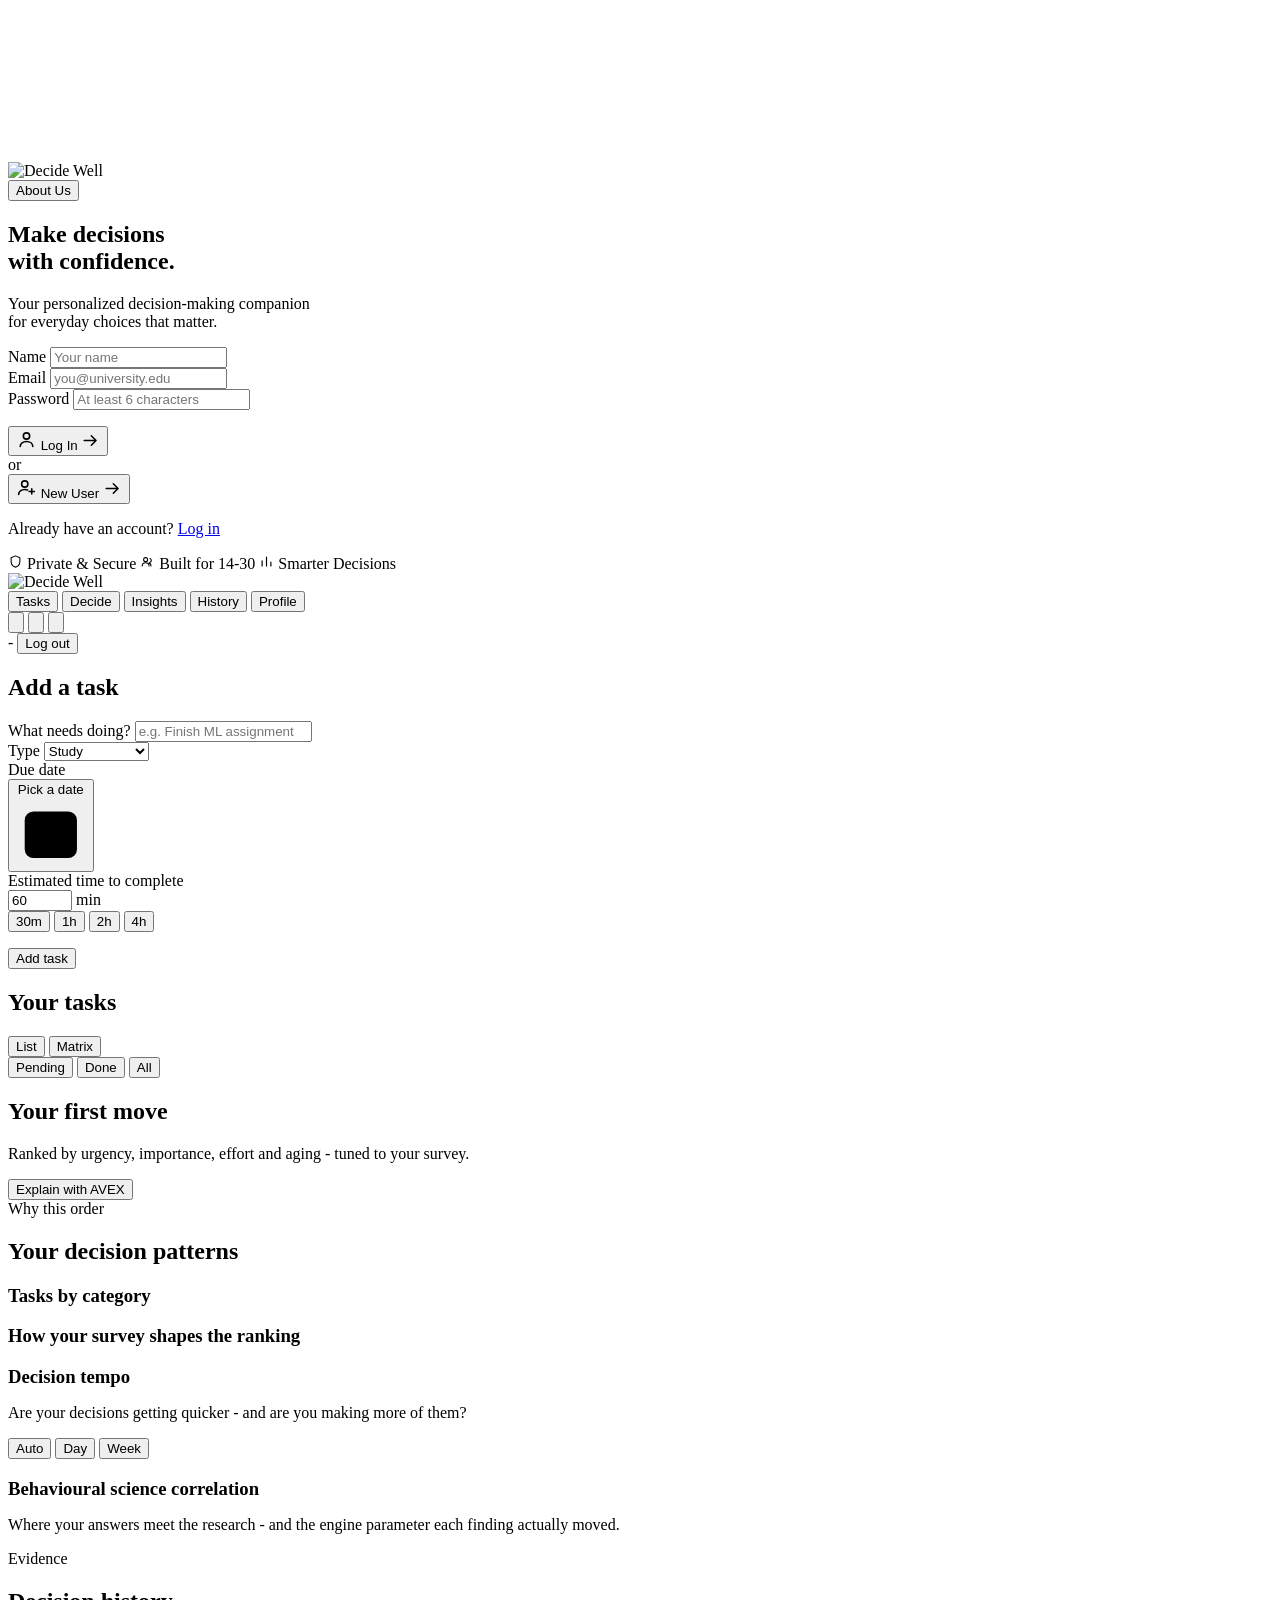
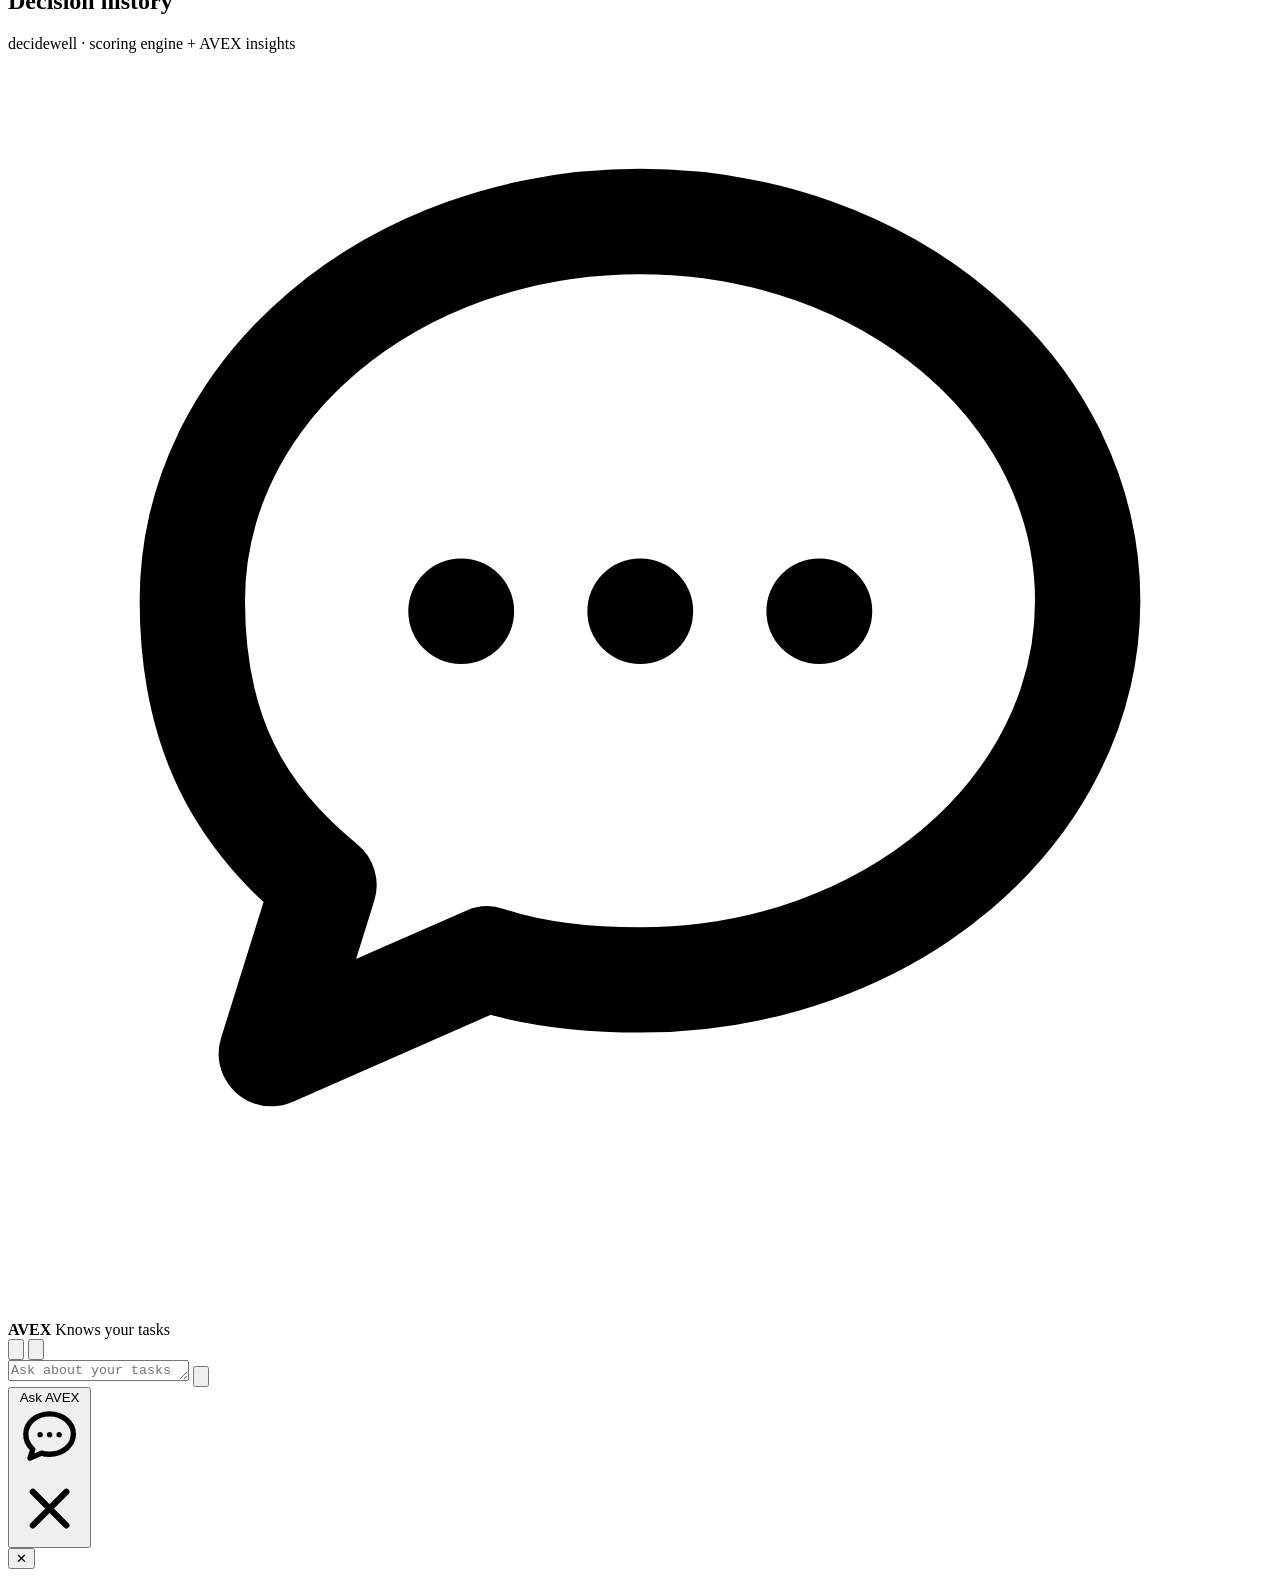
==== frontend/index.html @ 38381ab5 "confidence" ====
<!DOCTYPE html>
<html lang="en">
<head>
  <meta charset="UTF-8" />
  <meta name="viewport" content="width=device-width, initial-scale=1.0" />
  <title>Decide Well - Student Decision Lab</title>
  <link rel="preconnect" href="https://fonts.googleapis.com" />
  <link rel="preconnect" href="https://fonts.gstatic.com" crossorigin />
  <link href="https://fonts.googleapis.com/css2?family=Inter:wght@400;500;600;700&family=Plus+Jakarta+Sans:wght@500;600;700;800&family=Sora:wght@600;700;800&family=Fraunces:ital,opsz,wght@1,9..144,500;1,9..144,600&display=swap" rel="stylesheet" />
  <link rel="icon" type="image/png" href="/static/assets/favicon.png" />
  <link rel="stylesheet" href="/static/css/styles.css?v=50" />
  <script>
    /* Stamp the theme before the first paint, otherwise the page flashes the
       light palette while the module script is still loading. Kept inline and
       tiny for that reason. "system" stores nothing and follows the OS. */
    (function () {
      try {
        var saved = localStorage.getItem("dw_theme") || "system";
        var dark = saved === "dark" || (saved === "system" &&
          window.matchMedia("(prefers-color-scheme: dark)").matches);
        document.documentElement.setAttribute("data-theme", dark ? "dark" : "light");
      } catch (e) {
        document.documentElement.setAttribute("data-theme", "light");
      }
    })();
  </script>
</head>
<body>

  <!-- ============ AUTH ============ -->
  <section id="auth-screen" class="auth hidden">
    <div class="auth-shell">
      <canvas id="auth-canvas" class="auth-canvas" aria-hidden="true"></canvas>

      <header class="auth-topbar">
        <div class="brand-mark">
          <!-- The auth shell is dark in both themes, so it always takes the
               light-on-dark cut of the mark. -->
          <img src="/static/assets/logo-dark.png" alt="Decide Well" class="brand-logo" />
        </div>
        <button type="button" class="about-btn" id="about-btn">About Us</button>
      </header>

      <div class="auth-body">
        <div class="auth-left">
          <h1>Make decisions<br />with <span class="accent">confidence</span>.</h1>
          <p class="auth-sub">Your personalized decision-making companion<br />for everyday choices that matter.</p>

          <form id="auth-form" class="auth-card is-collapsed" novalidate>
            <div class="auth-fields">
              <div id="auth-name-row" class="field hidden">
                <label for="auth-name">Name</label>
                <input id="auth-name" type="text" autocomplete="name" placeholder="Your name" />
              </div>
              <div class="field">
                <label for="auth-email">Email</label>
                <input id="auth-email" type="email" autocomplete="email" placeholder="you@university.edu" required />
              </div>
              <div class="field">
                <label for="auth-password">Password</label>
                <input id="auth-password" type="password" autocomplete="current-password" placeholder="At least 6 characters" required minlength="6" />
              </div>
              <!-- Data-protection consent. Rendered by app.js from
                   GET /api/privacy/notice so the text a user agrees to is the
                   same text the server records them as having agreed to.
                   Sign-up only; the login form never shows it. -->
              <div id="auth-consent" class="consent hidden"></div>

              <p id="auth-error" class="form-error hidden" role="alert"></p>
            </div>

            <button type="submit" class="btn-cta" id="auth-submit">
              <span class="cta-main">
                <svg class="cta-ico" width="21" height="21" viewBox="0 0 24 24" aria-hidden="true">
                  <circle cx="12" cy="8" r="3.6" fill="none" stroke="currentColor" stroke-width="1.8"/>
                  <path d="M4.8 20c0-3.6 3.2-5.8 7.2-5.8s7.2 2.2 7.2 5.8" fill="none"
                        stroke="currentColor" stroke-width="1.8" stroke-linecap="round"/>
                </svg>
                <span id="auth-submit-label">Log In</span>
              </span>
              <svg class="cta-arrow" width="19" height="19" viewBox="0 0 24 24" aria-hidden="true">
                <path d="M4 12h15M13 6l6 6-6 6" fill="none" stroke="currentColor"
                      stroke-width="1.9" stroke-linecap="round" stroke-linejoin="round"/>
              </svg>
            </button>
          </form>

          <div class="auth-or" id="auth-or"><span>or</span></div>

          <button type="button" class="btn-cta btn-cta--alt" id="new-user-btn">
            <span class="cta-main">
              <svg class="cta-ico" width="21" height="21" viewBox="0 0 24 24" aria-hidden="true">
                <circle cx="10" cy="8" r="3.6" fill="none" stroke="currentColor" stroke-width="1.8"/>
                <path d="M3 20c0-3.6 3.1-5.8 7-5.8 1.2 0 2.3.2 3.3.6" fill="none"
                      stroke="currentColor" stroke-width="1.8" stroke-linecap="round"/>
                <path d="M18 13.5v6M15 16.5h6" fill="none"
                      stroke="currentColor" stroke-width="1.8" stroke-linecap="round"/>
              </svg>
              <span>New User</span>
            </span>
            <svg class="cta-arrow" width="19" height="19" viewBox="0 0 24 24" aria-hidden="true">
              <path d="M4 12h15M13 6l6 6-6 6" fill="none" stroke="currentColor"
                    stroke-width="1.9" stroke-linecap="round" stroke-linejoin="round"/>
            </svg>
          </button>

          <p class="auth-switch hidden" id="auth-switch-row">
            <span id="auth-switch-label">Already have an account?</span>
            <a href="#" id="auth-switch-link">Log in</a>
          </p>
        </div>
      </div>

      <footer class="auth-footer">
        <span class="ftr-item">
          <svg width="15" height="15" viewBox="0 0 24 24" aria-hidden="true"><path d="M12 3 5 6v6c0 4.4 3 8 7 9 4-1 7-4.6 7-9V6Z"
            fill="none" stroke="currentColor" stroke-width="1.7" stroke-linejoin="round"/></svg>
          Private &amp; Secure
        </span>
        <i></i>
        <span class="ftr-item">
          <svg width="15" height="15" viewBox="0 0 24 24" aria-hidden="true"><circle cx="9" cy="9" r="3.2" fill="none" stroke="currentColor" stroke-width="1.7"/>
            <path d="M3.5 19c0-3 2.5-5 5.5-5s5.5 2 5.5 5M16 7.2a3.2 3.2 0 0 1 0 6M17.6 19c0-2.6-1.2-4.2-3-4.8"
            fill="none" stroke="currentColor" stroke-width="1.7" stroke-linecap="round"/></svg>
          Built for 14-30
        </span>
        <i></i>
        <span class="ftr-item">
          <svg width="15" height="15" viewBox="0 0 24 24" aria-hidden="true"><path d="M5 19V11M12 19V5M19 19v-6"
            fill="none" stroke="currentColor" stroke-width="1.9" stroke-linecap="round"/></svg>
          Smarter Decisions
        </span>
      </footer>

    </div>
  </section>

  <!-- ============ APP ============ -->
  <section id="app-shell" class="app hidden">
    <header class="app-header">
      <div class="app-brand">
        <!-- Two cuts of the same mark; the CSS shows whichever suits the
             active theme, since the navy wordmark vanishes on a dark header. -->
        <img src="/static/assets/logo.png" alt="Decide Well" class="logo-img logo-img--light" />
        <img src="/static/assets/logo-dark.png" alt="" aria-hidden="true" class="logo-img logo-img--dark" />
      </div>
      <nav class="app-nav" id="app-nav" aria-label="Main">
        <button data-view="tasks">Tasks</button>
        <button data-view="decide">Decide</button>
        <button data-view="insights">Insights</button>
        <button data-view="history">History</button>
        <button data-view="survey">Profile</button>
      </nav>
      <div class="app-user">
        <div class="theme-switch" id="theme-switch" role="group" aria-label="Colour theme">
          <button type="button" data-theme-choice="light" title="Light" aria-label="Light theme">
            <svg viewBox="0 0 24 24" fill="none" stroke="currentColor" stroke-width="2"
                 stroke-linecap="round" aria-hidden="true">
              <circle cx="12" cy="12" r="4.2"/>
              <path d="M12 2.6v2.2M12 19.2v2.2M4.3 4.3l1.6 1.6M18.1 18.1l1.6 1.6M2.6 12h2.2M19.2 12h2.2M4.3 19.7l1.6-1.6M18.1 5.9l1.6-1.6"/>
            </svg>
          </button>
          <button type="button" data-theme-choice="dark" title="Dark" aria-label="Dark theme">
            <svg viewBox="0 0 24 24" fill="none" stroke="currentColor" stroke-width="2"
                 stroke-linecap="round" stroke-linejoin="round" aria-hidden="true">
              <path d="M20.5 14.6A8.6 8.6 0 0 1 9.4 3.5a8.6 8.6 0 1 0 11.1 11.1Z"/>
            </svg>
          </button>
          <button type="button" data-theme-choice="system" title="Match my device" aria-label="Match system theme">
            <svg viewBox="0 0 24 24" fill="none" stroke="currentColor" stroke-width="2"
                 stroke-linecap="round" stroke-linejoin="round" aria-hidden="true">
              <rect x="2.8" y="4" width="18.4" height="12.4" rx="2"/>
              <path d="M8.6 20h6.8M12 16.4V20"/>
            </svg>
          </button>
        </div>
        <span id="user-avatar" class="avatar">-</span>
        <button id="logout-btn" class="ghost-btn">Log out</button>
      </div>
    </header>

    <main class="app-main">

      <!-- ---- TASKS ---- -->
      <div id="view-tasks" class="view">
        <div class="tasks-layout">
          <aside class="task-form-col">
            <form id="task-form" class="card task-form" novalidate>
              <h2 class="card-title">Add a task</h2>
              <div class="field">
                <label for="task-title">What needs doing?</label>
                <input id="task-title" type="text" placeholder="e.g. Finish ML assignment" required maxlength="255" />
              </div>
              <div class="field-row stacked">
                <div class="field">
                  <label for="task-category">Type</label>
                  <select id="task-category" required>
                    <option value="Study">Study</option>
                    <option value="Purchases">Purchases</option>
                    <option value="Travel">Travel</option>
                    <option value="Entertainment">Entertainment</option>
                    <option value="Personal">Personal</option>
                    <option value="Career">Career</option>
                    <option value="Health">Health</option>
                    <option value="Other">Other</option>
                  </select>
                </div>
                <div class="field">
                  <label for="task-due-trigger">Due date</label>
                  <!-- Custom calendar: the native datetime-local popup renders
                       differently in every browser and reads badly. The real
                       value still lives in the hidden #task-due input, in the
                       same "YYYY-MM-DDTHH:mm" shape the form already expects. -->
                  <div class="dp" id="task-due-picker">
                    <input id="task-due" type="hidden" />
                    <button type="button" id="task-due-trigger" class="dp-trigger"
                            aria-haspopup="dialog" aria-expanded="false">
                      <span class="dp-display" id="task-due-display">Pick a date</span>
                      <svg class="dp-icon" viewBox="0 0 24 24" aria-hidden="true">
                        <rect x="3" y="5" width="18" height="16" rx="3" />
                        <path d="M3 10h18M8 3v4M16 3v4" />
                      </svg>
                    </button>
                    <div id="task-due-pop" class="dp-pop hidden" role="dialog"
                         aria-label="Choose a due date"></div>
                  </div>
                </div>
              </div>

              <div class="field" id="study-fields">
                <label for="task-estimate">Estimated time to complete</label>
                <div class="estimate-row">
                  <input id="task-estimate" type="number" min="5" max="6000" step="5" value="60" />
                  <span class="unit">min</span>
                </div>
                <div class="estimate-chips">
                  <button type="button" data-min="30">30m</button>
                  <button type="button" data-min="60">1h</button>
                  <button type="button" data-min="120">2h</button>
                  <button type="button" data-min="240">4h</button>
                </div>
              </div>

              <p id="task-error" class="form-error hidden" role="alert"></p>
              <button type="submit" class="btn-primary">Add task</button>
            </form>
          </aside>

          <div class="task-list-col">
            <div class="list-head">
              <h2>Your tasks</h2>
              <div class="head-controls">
                <div class="seg" id="task-layout" role="tablist">
                  <button data-l="list" class="active">List</button>
                  <button data-l="matrix">Matrix</button>
                </div>
                <div class="seg" id="task-filter" role="tablist">
                  <button data-f="pending" class="active">Pending</button>
                  <button data-f="done">Done</button>
                  <button data-f="">All</button>
                </div>
              </div>
            </div>
            <div id="task-list" class="stack"></div>
            <div id="task-matrix" class="hidden"></div>
          </div>
        </div>
      </div>

      <!-- ---- DECIDE ---- -->
      <div id="view-decide" class="view hidden">
        <div class="list-head">
          <div>
            <h2>Your first move</h2>
            <p class="muted">Ranked by urgency, importance, effort and aging - tuned to your survey.</p>
          </div>
          <button id="explain-btn" class="btn-dark">Explain with AVEX</button>
        </div>
        <div id="up-next"></div>
        <div id="insight-panel" class="insight-panel hidden">
          <div class="insight-head">
            <span>Why this order</span>
            <span id="insight-source" class="tag"></span>
          </div>
          <div id="insight-body"></div>
        </div>
        <div id="decide-list" class="stack"></div>
      </div>

      <!-- ---- INSIGHTS ---- -->
      <div id="view-insights" class="view hidden">
        <div class="list-head"><h2>Your decision patterns</h2></div>
        <div class="stat-grid" id="stat-grid"></div>
        <div class="two-col">
          <div class="card">
            <h3 class="card-title">Tasks by category</h3>
            <div id="category-bars" class="stack-sm"></div>
          </div>
          <div class="card">
            <h3 class="card-title">How your survey shapes the ranking</h3>
            <ul id="tips-list" class="tips"></ul>
          </div>
        </div>

        <!-- Decision tempo. Two trends from /api/insights/tempo: whether the
             time spent per decision is falling (getting faster) and whether
             the number of decisions is rising (growing confidence). -->
        <div class="card tempo-card">
          <div class="bs-card-head">
            <div>
              <h3 class="card-title" style="margin-bottom:4px">Decision tempo</h3>
              <p class="muted">Are your decisions getting quicker - and are you
                making more of them?</p>
            </div>
            <div class="tempo-grain" id="tempo-grain" role="group" aria-label="Group decisions by">
              <button type="button" data-g="" class="active">Auto</button>
              <button type="button" data-g="day">Day</button>
              <button type="button" data-g="week">Week</button>
            </div>
          </div>
          <div id="tempo-body"></div>
        </div>

        <!-- What the feedback loop has learned. Rendered from
             /api/feedback/profile; empty until the user opts in. -->
        <div class="card learn-card" id="learn-card"></div>

        <div class="card bs-card">
          <div class="bs-card-head">
            <div>
              <h3 class="card-title" style="margin-bottom:4px">Behavioural science correlation</h3>
              <p class="muted">Where your answers meet the research - and the engine
                parameter each finding actually moved.</p>
            </div>
            <span class="tag">Evidence</span>
          </div>
          <div id="bs-params" class="bs-params"></div>
          <div id="bs-links" class="bs-links"></div>
        </div>
      </div>

      <!-- ---- HISTORY ---- -->
      <div id="view-history" class="view hidden">
        <div class="list-head"><h2>Decision history</h2></div>
        <div id="history-list" class="stack"></div>
      </div>

      <!-- ---- SURVEY ---- -->
      <div id="view-survey" class="view hidden">
        <div id="survey-root" class="survey-shell"></div>
        <!-- Consent controls and the data rights the sign-up notice promises.
             Withdrawing has to be as easy as agreeing was, so the same
             switches live here, not buried in a settings sub-page. -->
        <div id="privacy-card" class="card privacy-card"></div>
      </div>

    </main>

    <footer class="app-footer">decidewell · scoring engine + AVEX insights</footer>

    <!-- ============ AVEX ASSISTANT ============
         Lives inside #app-shell so it exists only for a signed-in user; the
         auth screen never shows it. Hovering the circle previews the panel,
         clicking pins it open. -->
    <div id="chat-widget" class="chat-widget" data-open="false">

      <section id="chat-panel" class="chat-panel" role="dialog"
               aria-label="Ask AVEX" aria-hidden="true">
        <header class="chat-head">
          <span class="chat-mark" aria-hidden="true">
            <svg viewBox="0 0 24 24" fill="none" stroke="currentColor"
                 stroke-width="2" stroke-linecap="round" stroke-linejoin="round">
              <path d="M12 3.2c4.7 0 8.5 3.2 8.5 7.2s-3.8 7.2-8.5 7.2c-1 0-2-.1-2.9-.4L5 19l1-3.2C4.4 14.5 3.5 12.9 3.5 10.4c0-4 3.8-7.2 8.5-7.2Z"/>
              <path d="M8.6 10.6h.01M12 10.6h.01M15.4 10.6h.01"/>
            </svg>
          </span>
          <div class="chat-id">
            <strong>AVEX</strong>
            <span class="chat-status" id="chat-status">Knows your tasks</span>
          </div>
          <button type="button" id="chat-reset" class="chat-icon-btn"
                  title="Start a new conversation" aria-label="Start a new conversation">
            <svg viewBox="0 0 24 24" fill="none" stroke="currentColor" stroke-width="2"
                 stroke-linecap="round" stroke-linejoin="round" aria-hidden="true">
              <path d="M3 7v6h6"/><path d="M21 17a9 9 0 0 0-15-6.7L3 13"/>
            </svg>
          </button>
          <button type="button" id="chat-close" class="chat-icon-btn"
                  title="Close" aria-label="Close the assistant">
            <svg viewBox="0 0 24 24" fill="none" stroke="currentColor" stroke-width="2.2"
                 stroke-linecap="round" aria-hidden="true">
              <path d="M6 6l12 12M18 6L6 18"/>
            </svg>
          </button>
        </header>

        <div id="chat-log" class="chat-log" role="log" aria-live="polite"></div>
        <div id="chat-chips" class="chat-chips"></div>

        <form id="chat-form" class="chat-compose">
          <textarea id="chat-input" rows="1" maxlength="2000"
                    placeholder="Ask about your tasks or the app"
                    aria-label="Your message"></textarea>
          <button type="submit" id="chat-send" class="chat-send" aria-label="Send">
            <svg viewBox="0 0 24 24" fill="none" stroke="currentColor" stroke-width="2"
                 stroke-linecap="round" stroke-linejoin="round" aria-hidden="true">
              <path d="M4.5 12h13M12 6.2l5.8 5.8-5.8 5.8"/>
            </svg>
          </button>
        </form>
      </section>

      <button type="button" id="chat-fab" class="chat-fab"
              aria-expanded="false" aria-controls="chat-panel" aria-label="Ask AVEX">
        <span class="chat-fab-tip" aria-hidden="true">Ask AVEX</span>
        <svg class="chat-fab-ico chat-fab-ico--open" viewBox="0 0 24 24" fill="none"
             stroke="currentColor" stroke-width="1.9" stroke-linecap="round"
             stroke-linejoin="round" aria-hidden="true">
          <path d="M12 3.2c4.7 0 8.5 3.2 8.5 7.2s-3.8 7.2-8.5 7.2c-1 0-2-.1-2.9-.4L5 19l1-3.2C4.4 14.5 3.5 12.9 3.5 10.4c0-4 3.8-7.2 8.5-7.2Z"/>
          <path d="M8.6 10.6h.01M12 10.6h.01M15.4 10.6h.01"/>
        </svg>
        <svg class="chat-fab-ico chat-fab-ico--close" viewBox="0 0 24 24" fill="none"
             stroke="currentColor" stroke-width="2.2" stroke-linecap="round"
             aria-hidden="true">
          <path d="M6 6l12 12M18 6L6 18"/>
        </svg>
      </button>
    </div>

  </section>

  <!-- per-task decision workspace -->
  <div id="modal-root" class="modal-backdrop hidden">
    <div class="modal" role="dialog" aria-modal="true" aria-label="Decision workspace">
      <button id="modal-close" class="modal-close" aria-label="Close">✕</button>
      <div id="modal-body"></div>
    </div>
  </div>

  <div id="toast" class="toast hidden" role="status"></div>

  <script type="module" src="/static/js/app.js?v=37"></script>
</body>
</html>
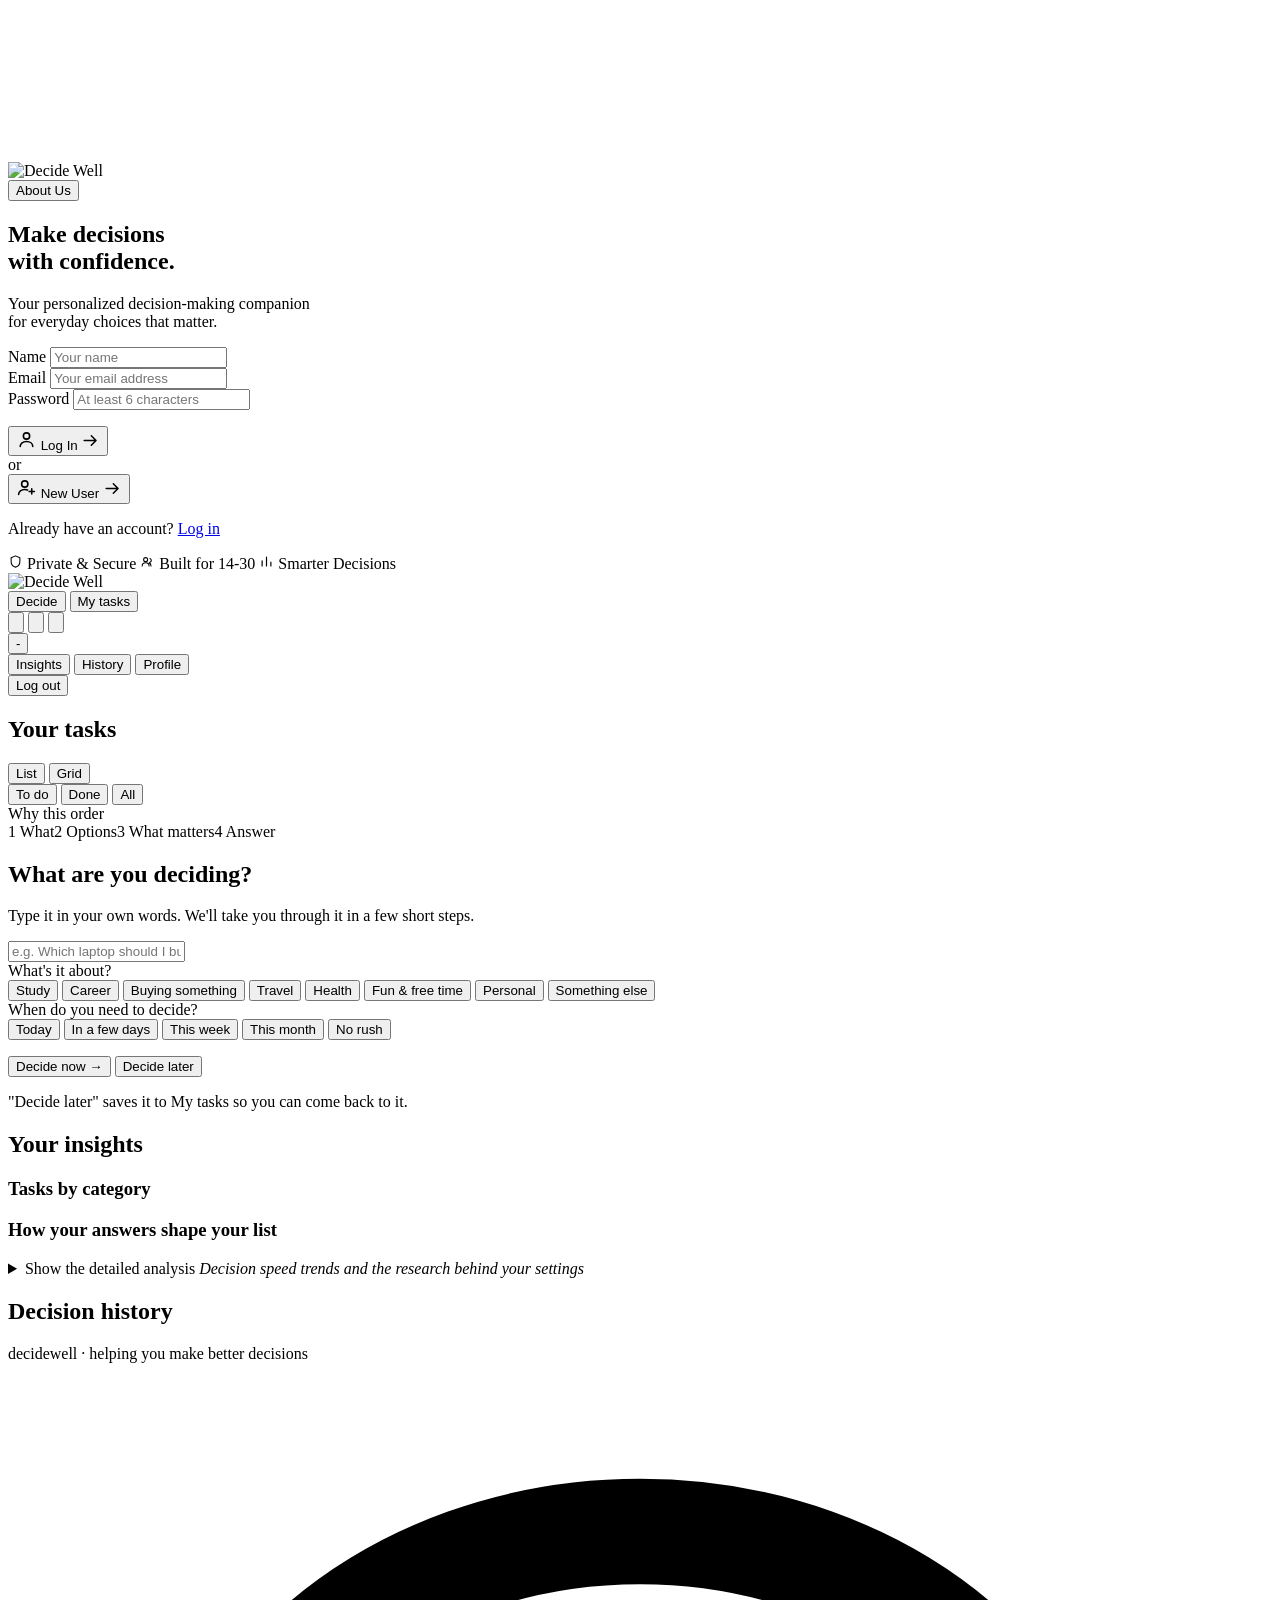
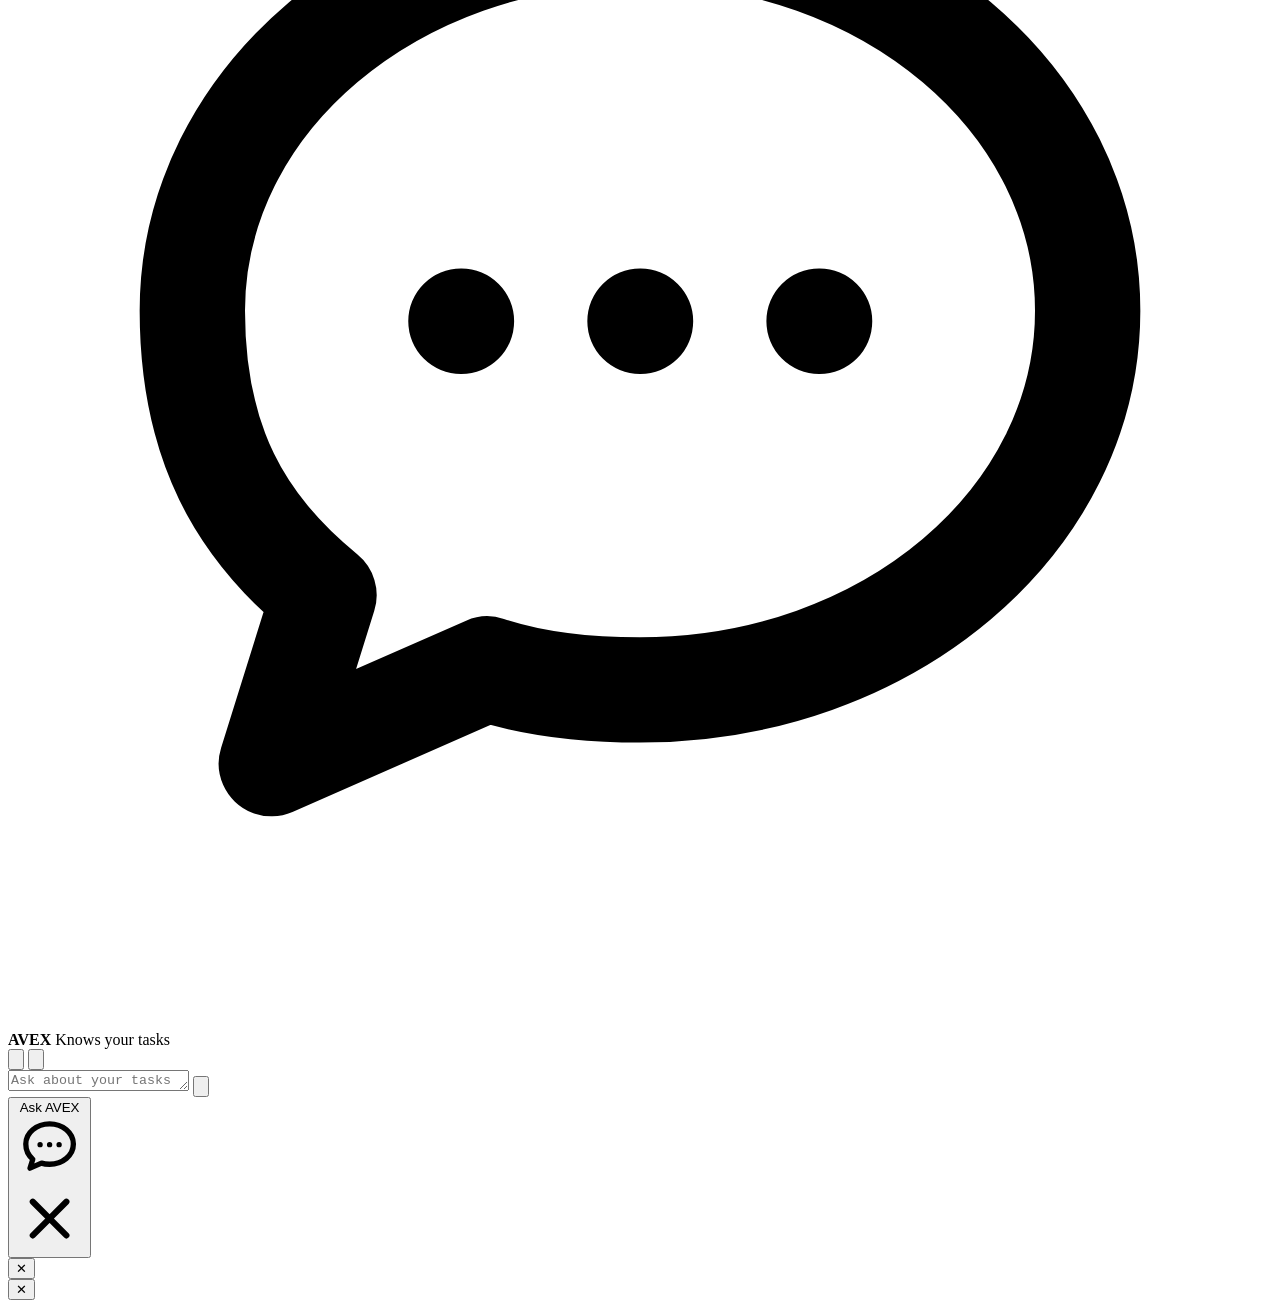
==== commit e464b47c: "improvements" ====
--- a/frontend/index.html
+++ b/frontend/index.html
@@ -8,7 +8,7 @@
   <link rel="preconnect" href="https://fonts.gstatic.com" crossorigin />
   <link href="https://fonts.googleapis.com/css2?family=Inter:wght@400;500;600;700&family=Plus+Jakarta+Sans:wght@500;600;700;800&family=Sora:wght@600;700;800&family=Fraunces:ital,opsz,wght@1,9..144,500;1,9..144,600&display=swap" rel="stylesheet" />
   <link rel="icon" type="image/png" href="/static/assets/favicon.png" />
-  <link rel="stylesheet" href="/static/css/styles.css?v=50" />
+  <link rel="stylesheet" href="/static/css/styles.css?v=55" />
   <script>
     /* Stamp the theme before the first paint, otherwise the page flashes the
        light palette while the module script is still loading. Kept inline and
@@ -54,7 +54,7 @@
               </div>
               <div class="field">
                 <label for="auth-email">Email</label>
-                <input id="auth-email" type="email" autocomplete="email" placeholder="you@university.edu" required />
+                <input id="auth-email" type="email" autocomplete="email" placeholder="Your email address" required />
               </div>
               <div class="field">
                 <label for="auth-password">Password</label>
@@ -145,11 +145,8 @@
         <img src="/static/assets/logo-dark.png" alt="" aria-hidden="true" class="logo-img logo-img--dark" />
       </div>
       <nav class="app-nav" id="app-nav" aria-label="Main">
-        <button data-view="tasks">Tasks</button>
         <button data-view="decide">Decide</button>
-        <button data-view="insights">Insights</button>
-        <button data-view="history">History</button>
-        <button data-view="survey">Profile</button>
+        <button data-view="tasks">My tasks</button>
       </nav>
       <div class="app-user">
         <div class="theme-switch" id="theme-switch" role="group" aria-label="Colour theme">
@@ -174,7 +171,18 @@
             </svg>
           </button>
         </div>
-        <span id="user-avatar" class="avatar">-</span>
+        <!-- Secondary views live behind the avatar so the header only
+             carries the two everyday ones. -->
+        <div class="user-menu" id="user-menu">
+          <button type="button" id="user-avatar" class="avatar"
+                  aria-haspopup="menu" aria-expanded="false" aria-controls="user-menu-list"
+                  aria-label="Account menu">-</button>
+          <div class="user-menu-list hidden" id="user-menu-list" role="menu">
+            <button type="button" role="menuitem" data-view="insights">Insights</button>
+            <button type="button" role="menuitem" data-view="history">History</button>
+            <button type="button" role="menuitem" data-view="survey">Profile</button>
+          </div>
+        </div>
         <button id="logout-btn" class="ghost-btn">Log out</button>
       </div>
     </header>
@@ -184,123 +192,121 @@
       <!-- ---- TASKS ---- -->
       <div id="view-tasks" class="view">
         <div class="tasks-layout">
-          <aside class="task-form-col">
-            <form id="task-form" class="card task-form" novalidate>
-              <h2 class="card-title">Add a task</h2>
-              <div class="field">
-                <label for="task-title">What needs doing?</label>
-                <input id="task-title" type="text" placeholder="e.g. Finish ML assignment" required maxlength="255" />
-              </div>
-              <div class="field-row stacked">
-                <div class="field">
-                  <label for="task-category">Type</label>
-                  <select id="task-category" required>
-                    <option value="Study">Study</option>
-                    <option value="Purchases">Purchases</option>
-                    <option value="Travel">Travel</option>
-                    <option value="Entertainment">Entertainment</option>
-                    <option value="Personal">Personal</option>
-                    <option value="Career">Career</option>
-                    <option value="Health">Health</option>
-                    <option value="Other">Other</option>
-                  </select>
-                </div>
-                <div class="field">
-                  <label for="task-due-trigger">Due date</label>
-                  <!-- Custom calendar: the native datetime-local popup renders
-                       differently in every browser and reads badly. The real
-                       value still lives in the hidden #task-due input, in the
-                       same "YYYY-MM-DDTHH:mm" shape the form already expects. -->
-                  <div class="dp" id="task-due-picker">
-                    <input id="task-due" type="hidden" />
-                    <button type="button" id="task-due-trigger" class="dp-trigger"
-                            aria-haspopup="dialog" aria-expanded="false">
-                      <span class="dp-display" id="task-due-display">Pick a date</span>
-                      <svg class="dp-icon" viewBox="0 0 24 24" aria-hidden="true">
-                        <rect x="3" y="5" width="18" height="16" rx="3" />
-                        <path d="M3 10h18M8 3v4M16 3v4" />
-                      </svg>
-                    </button>
-                    <div id="task-due-pop" class="dp-pop hidden" role="dialog"
-                         aria-label="Choose a due date"></div>
-                  </div>
-                </div>
-              </div>
-
-              <div class="field" id="study-fields">
-                <label for="task-estimate">Estimated time to complete</label>
-                <div class="estimate-row">
-                  <input id="task-estimate" type="number" min="5" max="6000" step="5" value="60" />
-                  <span class="unit">min</span>
-                </div>
-                <div class="estimate-chips">
-                  <button type="button" data-min="30">30m</button>
-                  <button type="button" data-min="60">1h</button>
-                  <button type="button" data-min="120">2h</button>
-                  <button type="button" data-min="240">4h</button>
-                </div>
-              </div>
-
-              <p id="task-error" class="form-error hidden" role="alert"></p>
-              <button type="submit" class="btn-primary">Add task</button>
-            </form>
-          </aside>
-
           <div class="task-list-col">
             <div class="list-head">
               <h2>Your tasks</h2>
               <div class="head-controls">
                 <div class="seg" id="task-layout" role="tablist">
                   <button data-l="list" class="active">List</button>
-                  <button data-l="matrix">Matrix</button>
+                  <button data-l="matrix" title="Urgent vs important grid">Grid</button>
                 </div>
                 <div class="seg" id="task-filter" role="tablist">
-                  <button data-f="pending" class="active">Pending</button>
+                  <button data-f="pending" class="active">To do</button>
                   <button data-f="done">Done</button>
                   <button data-f="">All</button>
                 </div>
               </div>
             </div>
+            <!-- "Start with this": the top-ranked task, with the reason and
+                 an on-demand AVEX explanation of the whole order. -->
+            <div id="up-next"></div>
+            <div id="insight-panel" class="insight-panel hidden">
+              <div class="insight-head">
+                <span>Why this order</span>
+                <span id="insight-source" class="tag"></span>
+              </div>
+              <div id="insight-body"></div>
+            </div>
             <div id="task-list" class="stack"></div>
             <div id="task-matrix" class="hidden"></div>
           </div>
         </div>
       </div>
 
-      <!-- ---- DECIDE ---- -->
+      <!-- ---- DECIDE (home) ----
+           The front door: one question, in the user's own words. Submitting
+           creates the task behind the scenes and opens the step-by-step
+           decision workspace on it. -->
       <div id="view-decide" class="view hidden">
+        <div id="setup-banner"></div>
+        <form id="ask-form" class="card ask-card" novalidate>
+          <div class="ask-steps" aria-hidden="true">
+            <span class="on">1 What</span><i></i><span>2 Options</span><i></i><span>3 What matters</span><i></i><span>4 Answer</span>
+          </div>
+          <h2 class="ask-title"><label for="ask-title">What are you deciding?</label></h2>
+          <p class="muted ask-sub">Type it in your own words. We'll take you through it in a few short steps.</p>
+          <input id="ask-title" class="ask-input" type="text" maxlength="255"
+                 placeholder="e.g. Which laptop should I buy?" autocomplete="off" />
+
+          <div class="ask-group">
+            <span class="ask-label" id="ask-cat-label">What's it about?</span>
+            <div class="ask-chips" id="ask-category" role="radiogroup" aria-labelledby="ask-cat-label">
+              <button type="button" role="radio" aria-checked="false" data-cat="Study">Study</button>
+              <button type="button" role="radio" aria-checked="false" data-cat="Career">Career</button>
+              <button type="button" role="radio" aria-checked="false" data-cat="Purchases">Buying something</button>
+              <button type="button" role="radio" aria-checked="false" data-cat="Travel">Travel</button>
+              <button type="button" role="radio" aria-checked="false" data-cat="Health">Health</button>
+              <button type="button" role="radio" aria-checked="false" data-cat="Entertainment">Fun &amp; free time</button>
+              <button type="button" role="radio" aria-checked="false" data-cat="Personal">Personal</button>
+              <button type="button" role="radio" aria-checked="false" data-cat="Other">Something else</button>
+            </div>
+          </div>
+
+          <div class="ask-group">
+            <span class="ask-label" id="ask-when-label">When do you need to decide?</span>
+            <div class="ask-chips" id="ask-when" role="radiogroup" aria-labelledby="ask-when-label">
+              <button type="button" role="radio" aria-checked="false" data-days="0">Today</button>
+              <button type="button" role="radio" aria-checked="false" data-days="3">In a few days</button>
+              <button type="button" role="radio" aria-checked="true" data-days="7" class="sel">This week</button>
+              <button type="button" role="radio" aria-checked="false" data-days="30">This month</button>
+              <button type="button" role="radio" aria-checked="false" data-days="90">No rush</button>
+            </div>
+          </div>
+
+          <p id="ask-error" class="form-error hidden" role="alert"></p>
+          <div class="ask-actions">
+            <button type="submit" class="btn-primary ask-go" id="ask-go">Decide now &rarr;</button>
+            <button type="button" class="ask-later" id="ask-later">Decide later</button>
+          </div>
+          <p class="muted ask-later-note">"Decide later" saves it to My tasks so you can come back to it.</p>
+        </form>
+
+        <div id="home-open"></div>
+      </div>
+
+      <!-- ---- INSIGHTS ---- -->
+      <div id="view-insights" class="view hidden">
         <div class="list-head">
           <div>
-            <h2>Your first move</h2>
-            <p class="muted">Ranked by urgency, importance, effort and aging - tuned to your survey.</p>
-          </div>
-          <button id="explain-btn" class="btn-dark">Explain with AVEX</button>
-        </div>
-        <div id="up-next"></div>
-        <div id="insight-panel" class="insight-panel hidden">
-          <div class="insight-head">
-            <span>Why this order</span>
-            <span id="insight-source" class="tag"></span>
-          </div>
-          <div id="insight-body"></div>
-        </div>
-        <div id="decide-list" class="stack"></div>
-      </div>
-
-      <!-- ---- INSIGHTS ---- -->
-      <div id="view-insights" class="view hidden">
-        <div class="list-head"><h2>Your decision patterns</h2></div>
+            <h2>Your insights</h2>
+            <p class="muted" id="insights-summary"></p>
+          </div>
+        </div>
         <div class="stat-grid" id="stat-grid"></div>
+
+        <!-- What the feedback loop has learned. Rendered from
+             /api/feedback/profile; the headline stays simple and the numbers
+             sit behind a "details" toggle. -->
+        <div class="card learn-card" id="learn-card"></div>
+
         <div class="two-col">
           <div class="card">
             <h3 class="card-title">Tasks by category</h3>
             <div id="category-bars" class="stack-sm"></div>
           </div>
           <div class="card">
-            <h3 class="card-title">How your survey shapes the ranking</h3>
+            <h3 class="card-title">How your answers shape your list</h3>
             <ul id="tips-list" class="tips"></ul>
           </div>
         </div>
+
+        <!-- The research-grade panels. Closed by default so a new user
+             meets a short page; everything is still one click away. -->
+        <details class="insights-more" id="insights-more">
+          <summary>
+            <span>Show the detailed analysis</span>
+            <em>Decision speed trends and the research behind your settings</em>
+          </summary>
 
         <!-- Decision tempo. Two trends from /api/insights/tempo: whether the
              time spent per decision is falling (getting faster) and whether
@@ -308,7 +314,7 @@
         <div class="card tempo-card">
           <div class="bs-card-head">
             <div>
-              <h3 class="card-title" style="margin-bottom:4px">Decision tempo</h3>
+              <h3 class="card-title" style="margin-bottom:4px">Decision speed</h3>
               <p class="muted">Are your decisions getting quicker - and are you
                 making more of them?</p>
             </div>
@@ -321,22 +327,19 @@
           <div id="tempo-body"></div>
         </div>
 
-        <!-- What the feedback loop has learned. Rendered from
-             /api/feedback/profile; empty until the user opts in. -->
-        <div class="card learn-card" id="learn-card"></div>
-
         <div class="card bs-card">
           <div class="bs-card-head">
             <div>
-              <h3 class="card-title" style="margin-bottom:4px">Behavioural science correlation</h3>
-              <p class="muted">Where your answers meet the research - and the engine
-                parameter each finding actually moved.</p>
+              <h3 class="card-title" style="margin-bottom:4px">The research behind your settings</h3>
+              <p class="muted">What studies say about the habits you described - and
+                the setting each one changed for you.</p>
             </div>
             <span class="tag">Evidence</span>
           </div>
           <div id="bs-params" class="bs-params"></div>
           <div id="bs-links" class="bs-links"></div>
         </div>
+        </details>
       </div>
 
       <!-- ---- HISTORY ---- -->
@@ -356,7 +359,7 @@
 
     </main>
 
-    <footer class="app-footer">decidewell · scoring engine + AVEX insights</footer>
+    <footer class="app-footer">decidewell · helping you make better decisions</footer>
 
     <!-- ============ AVEX ASSISTANT ============
          Lives inside #app-shell so it exists only for a signed-in user; the
@@ -437,8 +440,18 @@
     </div>
   </div>
 
+  <!-- info sheet: "About Us" and the full data-handling notice. Separate
+       from the decision workspace modal so it can open on the auth screen
+       without touching the decision state. -->
+  <div id="info-root" class="modal-backdrop info-backdrop hidden">
+    <div class="modal info-modal" role="dialog" aria-modal="true" aria-labelledby="info-title">
+      <button id="info-close" class="modal-close" aria-label="Close">&#x2715;</button>
+      <div id="info-body"></div>
+    </div>
+  </div>
+
   <div id="toast" class="toast hidden" role="status"></div>
 
-  <script type="module" src="/static/js/app.js?v=37"></script>
+  <script type="module" src="/static/js/app.js?v=41"></script>
 </body>
 </html>
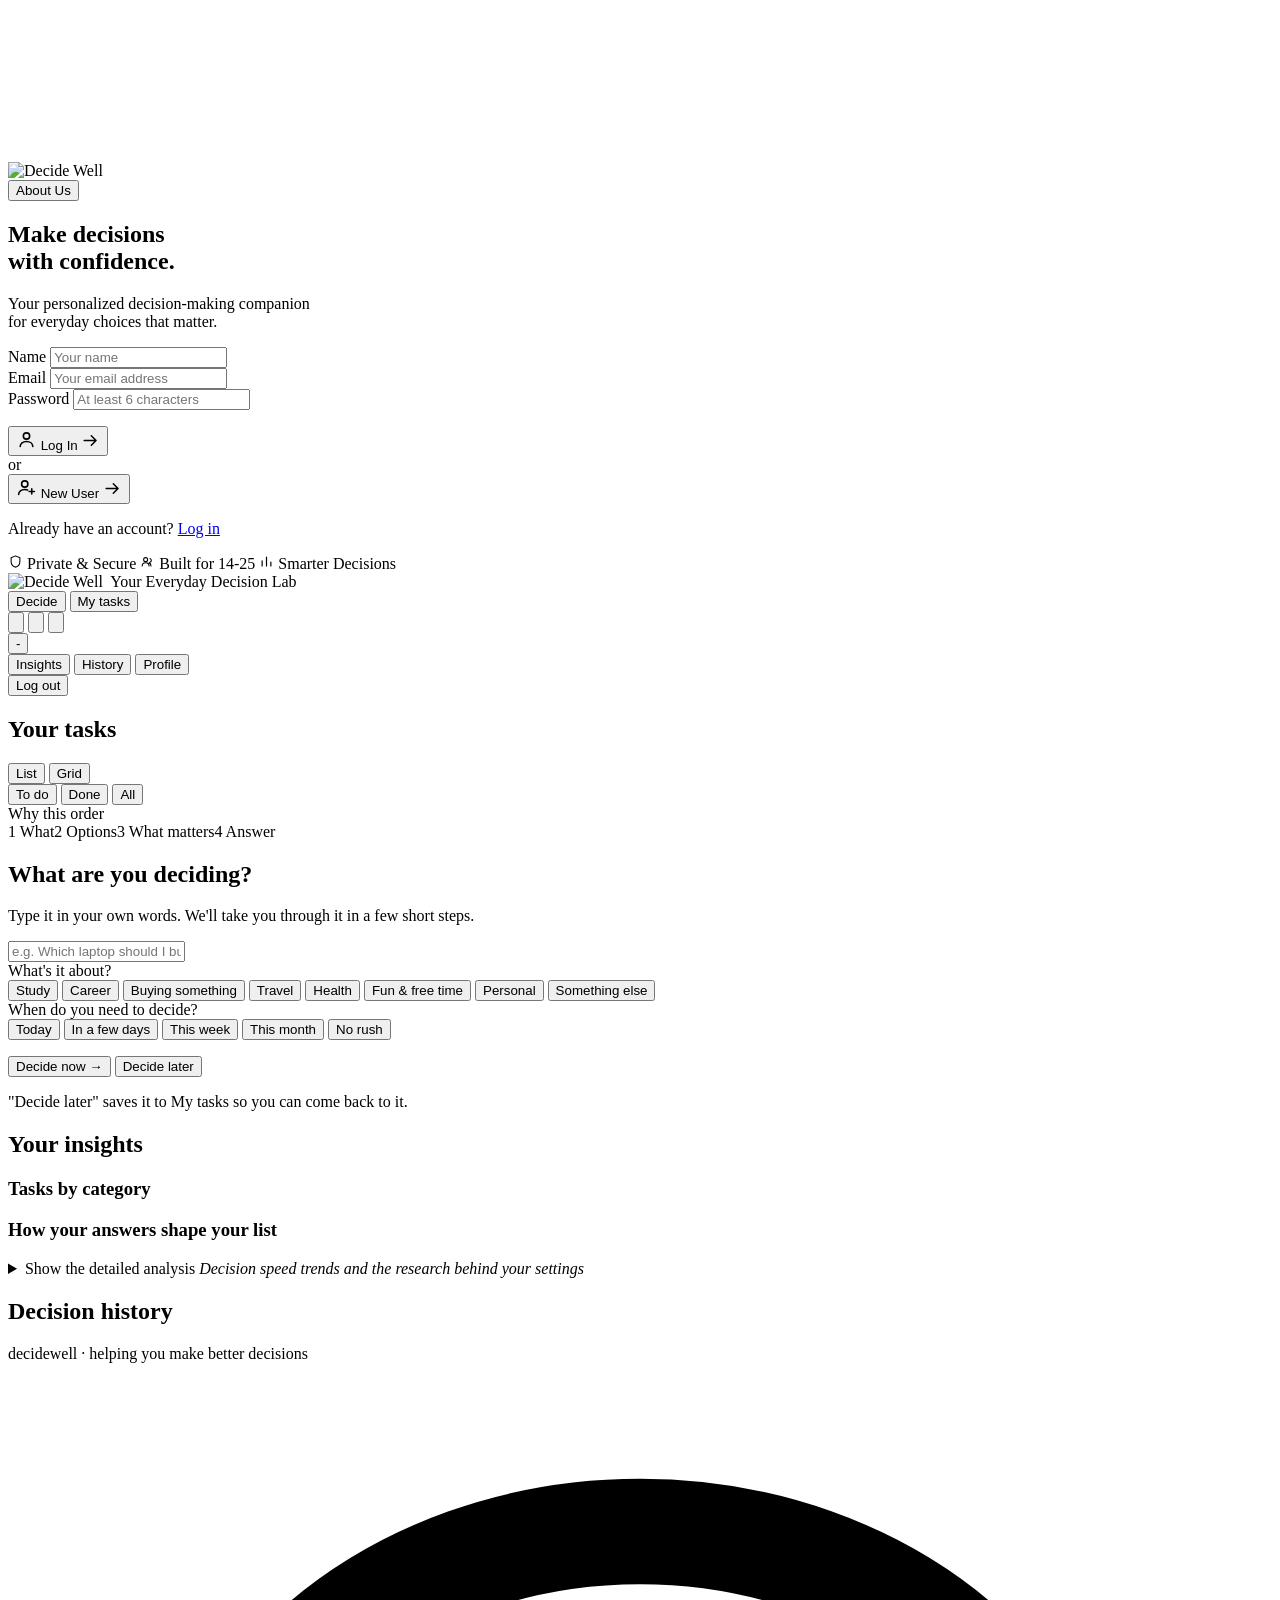
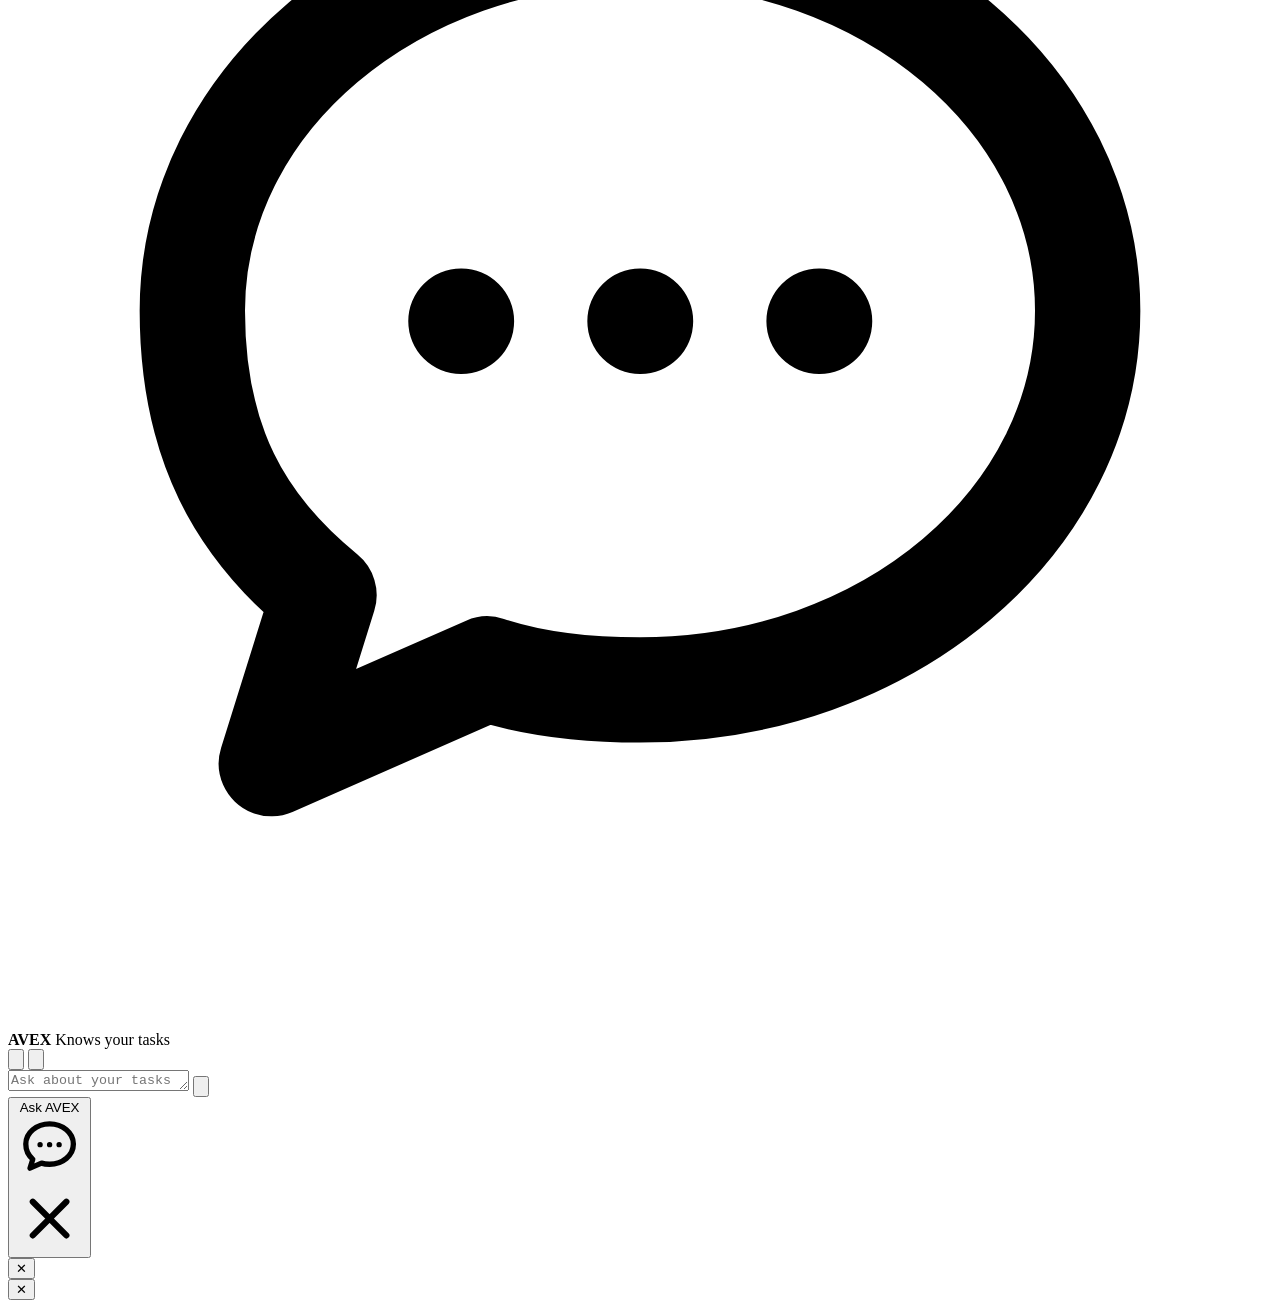
==== commit ad50765c: "technical changes done" ====
--- a/frontend/index.html
+++ b/frontend/index.html
@@ -122,7 +122,7 @@
           <svg width="15" height="15" viewBox="0 0 24 24" aria-hidden="true"><circle cx="9" cy="9" r="3.2" fill="none" stroke="currentColor" stroke-width="1.7"/>
             <path d="M3.5 19c0-3 2.5-5 5.5-5s5.5 2 5.5 5M16 7.2a3.2 3.2 0 0 1 0 6M17.6 19c0-2.6-1.2-4.2-3-4.8"
             fill="none" stroke="currentColor" stroke-width="1.7" stroke-linecap="round"/></svg>
-          Built for 14-30
+          Built for 14-25
         </span>
         <i></i>
         <span class="ftr-item">
@@ -141,9 +141,10 @@
       <div class="app-brand">
         <!-- Two cuts of the same mark; the CSS shows whichever suits the
              active theme, since the navy wordmark vanishes on a dark header. -->
-        <img src="/static/assets/logo.png" alt="Decide Well" class="logo-img logo-img--light" />
-        <img src="/static/assets/logo-dark.png" alt="" aria-hidden="true" class="logo-img logo-img--dark" />
-      </div>
+        <img src="/static/assets/logo.png" alt="Decide Well" class="logo-img logo-img--light" />
+        <img src="/static/assets/logo-dark.png" alt="" aria-hidden="true" class="logo-img logo-img--dark" />
+        <span class="brand-tagline">Your Everyday Decision Lab</span>
+      </div>
       <nav class="app-nav" id="app-nav" aria-label="Main">
         <button data-view="decide">Decide</button>
         <button data-view="tasks">My tasks</button>
@@ -452,6 +453,6 @@
 
   <div id="toast" class="toast hidden" role="status"></div>
 
-  <script type="module" src="/static/js/app.js?v=41"></script>
+  <script type="module" src="/static/js/app.js?v=43"></script>
 </body>
 </html>
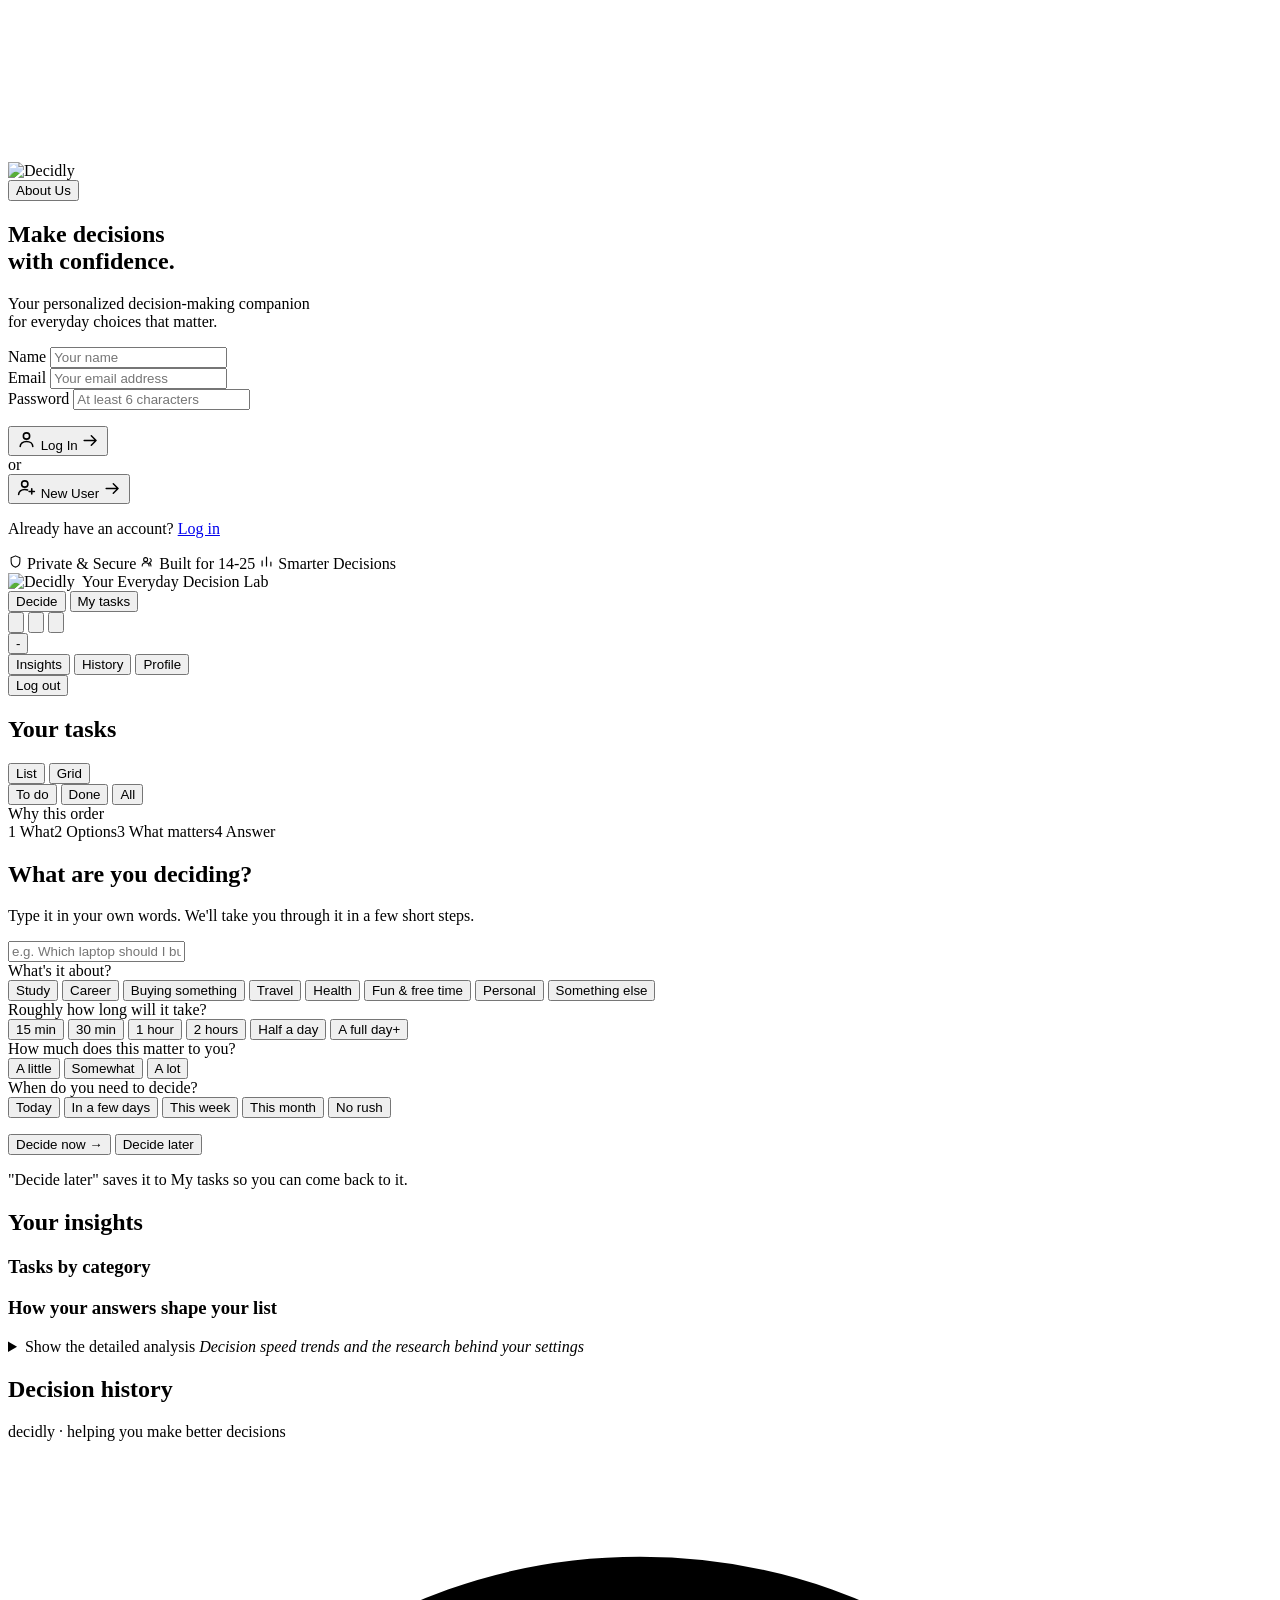
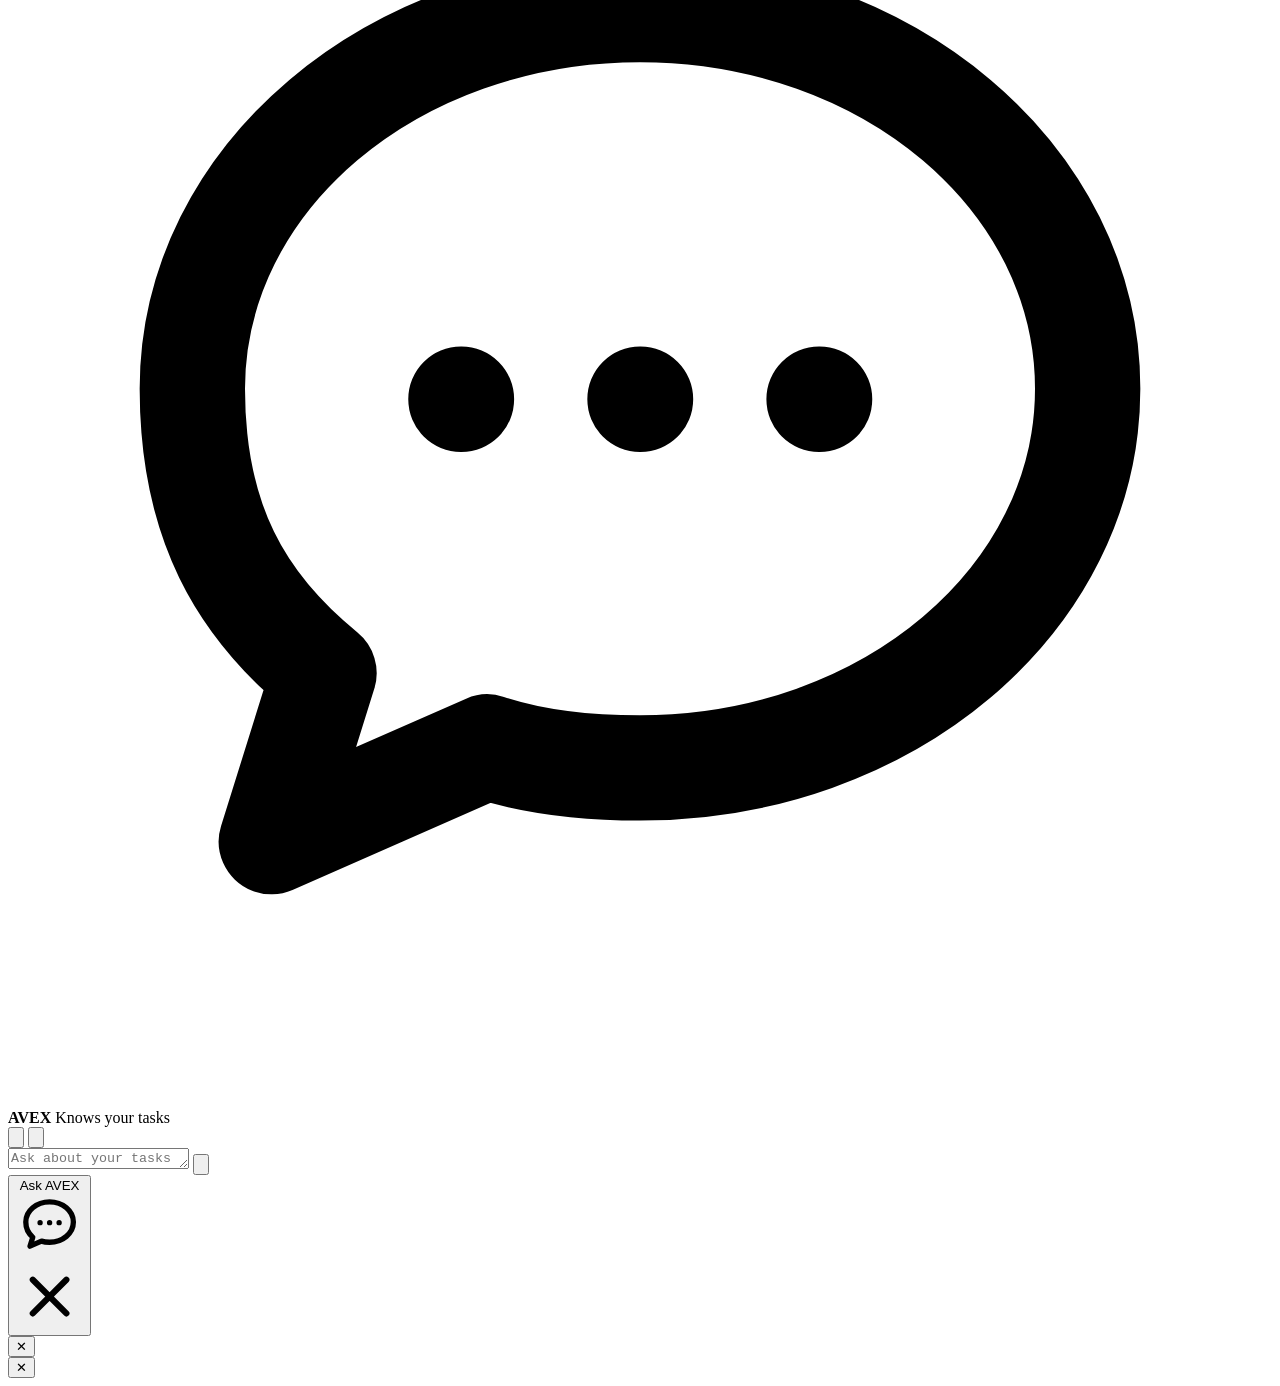
==== commit 2a8f67ee: "Rename to Decidly; user-stated importance, confidence self-report, wizard Back step - Rename the app" ====
--- a/frontend/index.html
+++ b/frontend/index.html
@@ -3,7 +3,7 @@
 <head>
   <meta charset="UTF-8" />
   <meta name="viewport" content="width=device-width, initial-scale=1.0" />
-  <title>Decide Well - Student Decision Lab</title>
+  <title>Decidly - Student Decision Lab</title>
   <link rel="preconnect" href="https://fonts.googleapis.com" />
   <link rel="preconnect" href="https://fonts.gstatic.com" crossorigin />
   <link href="https://fonts.googleapis.com/css2?family=Inter:wght@400;500;600;700&family=Plus+Jakarta+Sans:wght@500;600;700;800&family=Sora:wght@600;700;800&family=Fraunces:ital,opsz,wght@1,9..144,500;1,9..144,600&display=swap" rel="stylesheet" />
@@ -36,7 +36,7 @@
         <div class="brand-mark">
           <!-- The auth shell is dark in both themes, so it always takes the
                light-on-dark cut of the mark. -->
-          <img src="/static/assets/logo-dark.png" alt="Decide Well" class="brand-logo" />
+          <img src="/static/assets/logo-dark.png" alt="Decidly" class="brand-logo" />
         </div>
         <button type="button" class="about-btn" id="about-btn">About Us</button>
       </header>
@@ -141,10 +141,10 @@
       <div class="app-brand">
         <!-- Two cuts of the same mark; the CSS shows whichever suits the
              active theme, since the navy wordmark vanishes on a dark header. -->
-        <img src="/static/assets/logo.png" alt="Decide Well" class="logo-img logo-img--light" />
-        <img src="/static/assets/logo-dark.png" alt="" aria-hidden="true" class="logo-img logo-img--dark" />
-        <span class="brand-tagline">Your Everyday Decision Lab</span>
-      </div>
+        <img src="/static/assets/logo.png" alt="Decidly" class="logo-img logo-img--light" />
+        <img src="/static/assets/logo-dark.png" alt="" aria-hidden="true" class="logo-img logo-img--dark" />
+        <span class="brand-tagline">Your Everyday Decision Lab</span>
+      </div>
       <nav class="app-nav" id="app-nav" aria-label="Main">
         <button data-view="decide">Decide</button>
         <button data-view="tasks">My tasks</button>
@@ -253,6 +253,31 @@
             </div>
           </div>
 
+          <!-- Only Study asks for an estimate: the effort factor needs it, and
+               the server rejects a Study task without one. -->
+          <div class="ask-group hidden" id="ask-estimate-group">
+            <span class="ask-label" id="ask-estimate-label">Roughly how long will it take?</span>
+            <div class="ask-chips" id="ask-estimate" role="radiogroup" aria-labelledby="ask-estimate-label">
+              <button type="button" role="radio" aria-checked="false" data-min="15">15 min</button>
+              <button type="button" role="radio" aria-checked="false" data-min="30">30 min</button>
+              <button type="button" role="radio" aria-checked="false" data-min="60">1 hour</button>
+              <button type="button" role="radio" aria-checked="false" data-min="120">2 hours</button>
+              <button type="button" role="radio" aria-checked="false" data-min="240">Half a day</button>
+              <button type="button" role="radio" aria-checked="false" data-min="480">A full day+</button>
+            </div>
+          </div>
+
+          <!-- The user-derived half of the importance factor. This is what the
+               "important" axis of the grid reads, not a fixed category rank. -->
+          <div class="ask-group">
+            <span class="ask-label" id="ask-imp-label">How much does this matter to you?</span>
+            <div class="ask-chips" id="ask-importance" role="radiogroup" aria-labelledby="ask-imp-label">
+              <button type="button" role="radio" aria-checked="false" data-imp="1">A little</button>
+              <button type="button" role="radio" aria-checked="true" data-imp="3" class="sel">Somewhat</button>
+              <button type="button" role="radio" aria-checked="false" data-imp="5">A lot</button>
+            </div>
+          </div>
+
           <div class="ask-group">
             <span class="ask-label" id="ask-when-label">When do you need to decide?</span>
             <div class="ask-chips" id="ask-when" role="radiogroup" aria-labelledby="ask-when-label">
@@ -360,7 +385,7 @@
 
     </main>
 
-    <footer class="app-footer">decidewell · helping you make better decisions</footer>
+    <footer class="app-footer">decidly · helping you make better decisions</footer>
 
     <!-- ============ AVEX ASSISTANT ============
          Lives inside #app-shell so it exists only for a signed-in user; the
